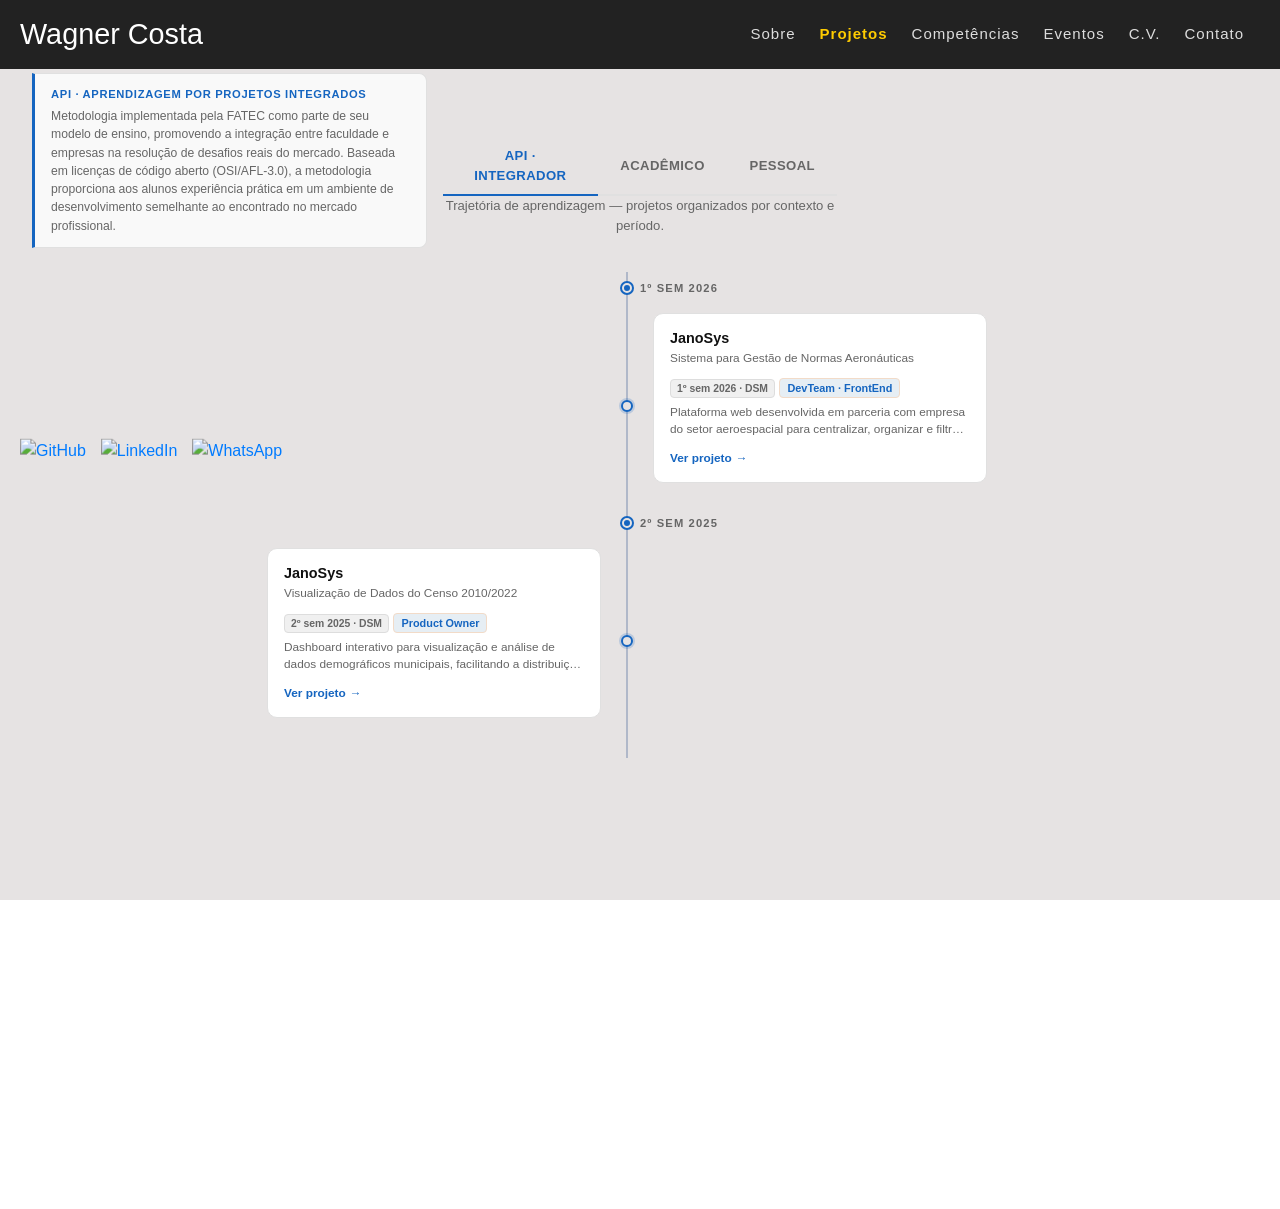
==== projetos.html @ 9617d0f0 "feat: responsividade part.II." ====
<!DOCTYPE html>
<html lang="pt-br">
<head>
  <meta charset="UTF-8" />
  <meta name="viewport" content="width=device-width, initial-scale=1.0">
  <title>Projetos - Wagner Costa</title>

  <link rel="stylesheet" href="https://cdn.jsdelivr.net/npm/bootstrap@4.6.2/dist/css/bootstrap.min.css">
  <link rel="stylesheet" href="static/css/base.css">
  <link rel="stylesheet" href="static/css/header.css">
  <link rel="stylesheet" href="static/css/content.css">
  <link rel="stylesheet" href="static/css/footer.css">
  <link rel="stylesheet" href="static/css/projetos.css">

  <script src="https://cdn.jsdelivr.net/npm/jquery@3.7.1/dist/jquery.slim.min.js"></script>
  <script src="https://cdn.jsdelivr.net/npm/popper.js@1.16.1/dist/umd/popper.min.js"></script>
  <script src="https://cdn.jsdelivr.net/npm/bootstrap@4.6.2/dist/js/bootstrap.bundle.min.js"></script>
</head>
<body>

  <!-- HEADER -->
  <header class="hero">
    <div class="hero-left">
      <h1>Wagner Costa</h1>
    </div>
    <nav class="navbar navbar-expand-md bg-dark navbar-dark">
      <button class="navbar-toggler" type="button" data-toggle="collapse" data-target="#collapsibleNavbar">
        <span class="navbar-toggler-icon"></span>
      </button>
      <div class="collapse navbar-collapse" id="collapsibleNavbar">
        <ul class="navbar-nav">
          <li class="nav-item"><a class="nav-link" href="index.html">Sobre</a></li>
          <li class="nav-item"><a class="nav-link" href="projetos.html">Projetos</a></li>
          <li class="nav-item"><a class="nav-link" href="competencias.html">Competências</a></li>
          <li class="nav-item"><a class="nav-link" href="eventos.html">Eventos</a></li>
          <li class="nav-item"><a class="nav-link" href="cv.html">C.V.</a></li>
          <li class="nav-item"><a class="nav-link" href="contato.html">Contato</a></li>
        </ul>
      </div>
    </nav>
  </header>

  <!-- CONTEÚDO -->
  <section class="content">

    <!-- CABEÇALHO: info esq | tabs centro | vazio dir -->
    <div class="proj-cabecalho">
      <div class="proj-cat-info" id="projCatInfo">
        <div class="proj-cat-info-titulo" id="catInfoTitulo"></div>
        <p class="proj-cat-info-texto" id="catInfoTexto"></p>
      </div>

      <div class="proj-cabecalho-centro">
        <div class="proj-tabs" role="tablist">
          <button class="proj-tab ativo" data-categoria="api"       role="tab">API · Integrador</button>
          <button class="proj-tab"       data-categoria="academico" role="tab">Acadêmico</button>
          <button class="proj-tab"       data-categoria="pessoal"   role="tab">Pessoal</button>
        </div>
        <p class="proj-page-subtitulo">Trajetória de aprendizagem — projetos organizados por contexto e período.</p>
      </div>

      <div class="proj-cabecalho-dir"></div>
    </div>

    <!-- ÁREA PRINCIPAL: timeline esq + card-2 dir -->
    <div class="proj-area" id="projArea">

      <div class="proj-area-esquerda">
        <div id="proj-paineis"></div>
      </div>

      <!-- CARD-2 -->
      <div class="proj-painel-lateral" id="projPainelLateral">
        <div class="proj-modal-header">
          <button class="proj-modal-fechar" id="projPainelFechar" aria-label="Fechar">✕</button>
          <div class="proj-modal-meta"      id="modalMeta"></div>
          <div class="proj-modal-nome"      id="modalNome"></div>
          <div class="proj-modal-subtitulo" id="modalSubtitulo"></div>
          <div class="proj-modal-badges"    id="modalBadges"></div>
        </div>

        <div class="proj-modal-corpo">
          <div class="proj-modal-contexto" id="modalContexto"></div>
          <hr class="proj-modal-divider"   id="modalCtxDivider">

          <div class="proj-modal-secao">
            <div class="proj-modal-secao-titulo">Sobre o projeto</div>
            <p id="modalDescricao"></p>
          </div>
          <hr class="proj-modal-divider">
          <div class="proj-modal-secao">
            <div class="proj-modal-secao-titulo">Problema</div>
            <p id="modalProblema"></p>
          </div>
          <hr class="proj-modal-divider">
          <div class="proj-modal-secao">
            <div class="proj-modal-secao-titulo">Solução</div>
            <p id="modalSolucao"></p>
          </div>
          <hr class="proj-modal-divider" id="modalAtuacaoDivider">
          <div class="proj-modal-secao"  id="modalAtuacaoBloco">
            <div class="proj-modal-secao-titulo">Minha atuação</div>
            <p id="modalAtuacao"></p>
          </div>
          <hr class="proj-modal-divider">
          <div class="proj-modal-secao">
            <div class="proj-modal-secao-titulo">Tecnologias</div>
            <div class="proj-modal-stack" id="modalStack"></div>
          </div>
          <div class="proj-modal-links" id="modalLinks"></div>
        </div>
      </div>

    </div>
  </section>

  <!-- FOOTER -->
  <footer class="footer">
    <div style="position:absolute; left:20px; top:50%; transform:translateY(-50%); display:flex; gap:15px; align-items:center;">
      <a href="https://github.com/Costa-Wagner" target="_blank" class="icon-circle">
        <img src="static/imagem/logos/GitHub.png" alt="GitHub">
      </a>
      <a href="https://linkedin.com/in/wagner-costa-391b0726/" target="_blank" class="icon-circle">
        <img src="static/imagem/logos/Linkedin.jpg" alt="LinkedIn">
      </a>
      <a href="https://wa.me/5512981056787" target="_blank" class="icon-circle">
        <img src="static/imagem/logos/whatsapp.png" alt="WhatsApp">
      </a>
    </div>
    <div style="text-align:center; flex:1;">
      <h3>WGCosta</h3>
      <p>Aprendendo. Construindo. Evoluindo.</p>
      <p>&copy; <span id="ano"></span> - Todos os direitos reservados.</p>
    </div>
  </footer>

  <script src="js/script.js" defer></script>
  <script src="js/projetos-data.js"></script>
  <script>
  document.addEventListener('DOMContentLoaded', function () {

    const container = document.getElementById('proj-paineis');
    const tabs      = document.querySelectorAll('.proj-tab');
    const area      = document.getElementById('projArea');
    const painel    = document.getElementById('projPainelLateral');
    const btnFechar = document.getElementById('projPainelFechar');
    let cardAtivo   = null;
    let slugAtivo   = null;

    // ── Info da categoria ─────────────────────────────────────────────
    function atualizarCatInfo(cat) {
      const info = categoriaInfo[cat];
      document.getElementById('catInfoTitulo').textContent = info ? info.titulo : '';
      document.getElementById('catInfoTexto').textContent  = info ? info.texto  : '';
    }

    // ── Renderiza painéis ─────────────────────────────────────────────
    const categorias = ['api', 'academico', 'pessoal'];
    atualizarCatInfo('api');

    categorias.forEach(function(cat) {
      const painelEl = document.createElement('div');
      painelEl.className = 'proj-painel' + (cat === 'api' ? ' ativo' : '');
      painelEl.dataset.categoria = cat;

      const periodos = getPeriodosOrdenados(cat);
      if (periodos.length === 0) { container.appendChild(painelEl); return; }

      const timeline = document.createElement('div');
      timeline.className = 'proj-timeline';

      let idxGlobal = 0; // contador global — não reinicia por período

      periodos.forEach(function(periodo) {
        const projDosPeriodo = getPorCategoria(cat).filter(function(p) {
          return p.periodo === periodo;
        });

        const grupo = document.createElement('div');
        grupo.className = 'proj-periodo-grupo';

        const label = document.createElement('div');
        label.className = 'proj-periodo-label';
        label.textContent = periodo;
        grupo.appendChild(label);

        const cardsEl = document.createElement('div');
        cardsEl.className = 'proj-cards';

        projDosPeriodo.forEach(function(proj) {
          const item = document.createElement('div');
          item.className = 'proj-timeline-item';
          item.dataset.slug = proj.slug;

          const slotEsq = document.createElement('div');
          slotEsq.className = 'proj-timeline-slot-esq';

          const dot = document.createElement('div');
          dot.className = 'proj-timeline-dot';

          const slotDir = document.createElement('div');
          slotDir.className = 'proj-timeline-slot-dir';

          const card = criarCard(proj);

          // Contador global: par → direita | ímpar → esquerda
          if (idxGlobal % 2 === 0) {
            slotDir.appendChild(card);
          } else {
            slotEsq.appendChild(card);
          }
          idxGlobal++;

          item.appendChild(slotEsq);
          item.appendChild(dot);
          item.appendChild(slotDir);
          cardsEl.appendChild(item);
        });

        grupo.appendChild(cardsEl);
        timeline.appendChild(grupo);
      });

      painelEl.appendChild(timeline);
      container.appendChild(painelEl);
    });

    // ── Cria card-1 ───────────────────────────────────────────────────
    function criarCard(proj) {
      const card = document.createElement('div');
      card.className = 'proj-card';
      card.dataset.slug = proj.slug;
      card.innerHTML =
        '<div class="proj-card-nome">' + proj.nome + '</div>' +
        '<div class="proj-card-subtitulo">' + proj.subtitulo + '</div>' +
        '<span class="proj-card-periodo">' + proj.periodo + ' · DSM</span>' +
        (proj.funcao ? ' <span class="proj-card-funcao">' + proj.funcao + '</span>' : '') +
        '<p class="proj-card-descricao">' + proj.descricao + '</p>' +
        '<span class="proj-card-btn">Ver projeto</span>';

      card.addEventListener('click', function() {
        if (slugAtivo === proj.slug && painel.classList.contains('aberto')) {
          fecharPainel(); return;
        }
        abrirPainel(proj.slug, card);
      });
      return card;
    }

    // ── Abre card-2 ───────────────────────────────────────────────────
    function abrirPainel(slug, card) {
      const p = getPorSlug(slug);
      if (!p) return;

      if (cardAtivo) {
        cardAtivo.classList.remove('ativo');
        const prevItem = cardAtivo.closest('.proj-timeline-item');
        if (prevItem) prevItem.classList.remove('ativo');
      }
      cardAtivo = card;
      card.classList.add('ativo');
      const item = card.closest('.proj-timeline-item');
      if (item) item.classList.add('ativo');
      slugAtivo = slug;

      const catLabel = { api: 'API · Integrador', academico: 'Acadêmico', pessoal: 'Pessoal' };
      document.getElementById('modalMeta').textContent =
        (catLabel[p.categoria] || p.categoria) + ' · ' + p.periodo + ' · DSM';
      document.getElementById('modalNome').textContent      = p.nome;
      document.getElementById('modalSubtitulo').textContent = p.subtitulo;

      const badgesEl = document.getElementById('modalBadges');
      badgesEl.innerHTML = '';
      if (p.funcao) {
        const b = document.createElement('span');
        b.className = 'proj-modal-badge funcao';
        b.textContent = p.funcao;
        badgesEl.appendChild(b);
      }
      p.stack.forEach(function(s) {
        const b = document.createElement('span');
        b.className = 'proj-modal-badge';
        b.textContent = s;
        badgesEl.appendChild(b);
      });

      const ctxEl      = document.getElementById('modalContexto');
      const ctxDivider = document.getElementById('modalCtxDivider');
      ctxEl.innerHTML  = '';
      if (p.empresa) {
        ctxEl.innerHTML +=
          '<div class="proj-modal-ctx-item"><div class="proj-modal-ctx-label">Empresa parceira</div>' +
          '<div class="proj-modal-ctx-valor">' + p.empresa + '</div></div>';
      }
      if (p.metodologia) {
        ctxEl.innerHTML +=
          '<div class="proj-modal-ctx-item"><div class="proj-modal-ctx-label">Metodologia</div>' +
          '<div class="proj-modal-ctx-valor">' + p.metodologia + '</div></div>';
      }
      const temCtx = ctxEl.innerHTML !== '';
      ctxEl.style.display      = temCtx ? 'flex' : 'none';
      ctxDivider.style.display = temCtx ? ''     : 'none';

      document.getElementById('modalDescricao').textContent = p.descricao;
      document.getElementById('modalProblema').textContent  = p.problema;
      document.getElementById('modalSolucao').textContent   = p.solucao;

      const atuacaoBloco   = document.getElementById('modalAtuacaoBloco');
      const atuacaoDivider = document.getElementById('modalAtuacaoDivider');
      if (p.atuacao) {
        document.getElementById('modalAtuacao').textContent = p.atuacao;
        atuacaoBloco.style.display   = '';
        atuacaoDivider.style.display = '';
      } else {
        atuacaoBloco.style.display   = 'none';
        atuacaoDivider.style.display = 'none';
      }

      document.getElementById('modalStack').innerHTML =
        p.stack.map(function(s) { return '<span>' + s + '</span>'; }).join('');

      const linksEl = document.getElementById('modalLinks');
      linksEl.innerHTML = '';
      if (p.links && p.links.github) {
        linksEl.innerHTML +=
          '<a href="' + p.links.github + '" target="_blank" class="proj-modal-link primario">GitHub</a>';
      }
      if (p.links && p.links.deploy) {
        linksEl.innerHTML +=
          '<a href="' + p.links.deploy + '" target="_blank" class="proj-modal-link secundario">Ver deploy</a>';
      }

      painel.classList.add('aberto');
      area.classList.add('card2-aberto');
      painel.scrollTop = 0;
    }

    // ── Fecha card-2 ──────────────────────────────────────────────────
    function fecharPainel() {
      painel.classList.remove('aberto');
      area.classList.remove('card2-aberto');
      if (cardAtivo) {
        cardAtivo.classList.remove('ativo');
        const item = cardAtivo.closest('.proj-timeline-item');
        if (item) item.classList.remove('ativo');
        cardAtivo = null;
      }
      slugAtivo = null;
    }

    btnFechar.addEventListener('click', fecharPainel);

    document.addEventListener('click', function(e) {
      if (!painel.classList.contains('aberto')) return;
      if (painel.contains(e.target)) return;
      if (e.target.closest('.proj-card')) return;
      fecharPainel();
    });

    document.addEventListener('keydown', function(e) {
      if (e.key === 'Escape') fecharPainel();
    });

    // ── Troca tabs ────────────────────────────────────────────────────
    tabs.forEach(function(tab) {
      tab.addEventListener('click', function() {
        tabs.forEach(function(t) { t.classList.remove('ativo'); });
        this.classList.add('ativo');
        const cat = this.dataset.categoria;
        atualizarCatInfo(cat);
        document.querySelectorAll('.proj-painel').forEach(function(p) {
          p.classList.toggle('ativo', p.dataset.categoria === cat);
        });
        fecharPainel();
      });
    });

    // ── Nav ativo + ano ───────────────────────────────────────────────
    const current = window.location.pathname.split('/').pop();
    document.querySelectorAll('.navbar .nav-link').forEach(function(link) {
      if (link.getAttribute('href') === current) link.classList.add('active');
    });
    const anoEl = document.getElementById('ano');
    if (anoEl) anoEl.textContent = new Date().getFullYear();
  });
  </script>

</body>
</html>
---- static/css/base.css ----
/* ══════════════════════════════════════
   base.css — Wagner Gonçalves Costa
   ══════════════════════════════════════ */
html, body {
  margin: 0;
  padding: 0;
  height: 100%;
  zoom: 1; /* força o zoom padrão */
  transform: none; /* evita distorções por transform herdado */
  font-size: 100%; /* garante escala de fonte padrão */
  max-width: 100%; /* impede “zoom” horizontal */
  overflow-x: hidden; /* evita rolagem lateral indesejada */
}

body {
  display: flex;
  flex-direction: column;
  min-height: 100vh;
}

* {
  margin: 0;
  padding: 0;
  box-sizing: border-box;
}

/* ---------- Títulos de página centralizados ---------- */
section.content > header h1,
section.content > header h2,
section.content > header h3 {
  text-align: center;
  width: 100%;
  max-width: 500px;
  margin-bottom: 10px;
  color: #2c3e50;
  font-weight: 600;
}

@media print {
  html, body {
    display: block;
    min-height: 0;
    height: auto;
    overflow: visible;
  }
}
---- static/css/header.css ----
/* ══════════════════════════════════════
   header.css — Wagner Gonçalves Costa
   ══════════════════════════════════════ */
  header.hero {
  display: flex;
  align-items: center;
  justify-content: space-between;
  background-color: #222;
  color: #fff;
  padding: 15px 20px;
  flex-wrap: wrap;
}

section.content header h2 {
  font-size: 32px;
  padding: 15px;
  margin: 0px auto 20px auto;
  text-align: center;
  color: #333333;
}

header.hero h1 {
  font-size: 1.8em;
  margin: 0;
  color: #fff;
}

/* ===== NAVBAR ===== */
.navbar {
  background-color: transparent !important;
  padding: 0;
}

.navbar-nav li {
  margin-right: 8px;
}

.navbar-nav .nav-link {
  color: #ddd !important;
  font-size: 15px;
  font-weight: 500;
  letter-spacing: 1px;
  border-radius: 6px;
  padding: 8px 14px;
  transition: all 0.3s ease;
}

/* === Efeito névoa ao passar o mouse === */
.navbar-nav .nav-link:hover {
  color: #fff !important;
  background-color: rgba(255, 255, 255, 0.15); /* névoa leve */
}

/* === Página atual === */
.navbar-nav .nav-link.active {
  color: #ffcc00 !important; /* texto amarelo */
  font-weight: 600;
}

/* === Página atual + hover (também mostra névoa) === */
.navbar-nav .nav-link.active:hover {
  background-color: rgba(255, 255, 255, 0.15) !important;
  color: #fff !important; /* fica branco no hover */
}

/* ===== RESPONSIVO ===== */
@media (max-width: 768px) {
  header.hero {
    flex-direction: row;
    flex-wrap: wrap;
    align-items: center;
    justify-content: space-between;
    padding: 10px 15px;
  }

  header.hero h1 {
    font-size: 1.3em;
  }

  .navbar {
    width: auto;
    margin-left: auto;
  }

  .navbar-toggler {
    margin-left: auto;
  }

  .navbar-nav .nav-link {
    margin: 0;
    padding: 4px 14px;
    text-align: right;
  }

  /* Menu expandido ocupa linha inteira abaixo, alinhado à direita */
  .navbar-collapse {
    flex-basis: 100%;
    background-color: #222;
    padding: 4px 0;
  }

  .navbar-nav {
    align-items: flex-end;
  }
}
---- static/css/projetos.css ----
/* ══════════════════════════════════════
   projetos.css — Wagner Gonçalves Costa
   ══════════════════════════════════════ */

:root {
  --proj-accent:       #1565c0;
  --proj-accent-dark:  #1a3a5c;
  --proj-text:         #111111;
  --proj-body:         #333333;
  --proj-muted:        #666666;
  --proj-border:       #e0e0e0;
  --proj-bg:           #f9f9f9;
  --proj-badge-bg:     rgba(91, 138, 181, 0.15);
  --proj-badge-border: #f2dbc8;
  --proj-badge-color:  #1a3a5c;
  --proj-timeline-line: #b0b8c9;  /* linha visível sobre #e6e3e3 */
}

section.content {
  background-color: #e6e3e3;
  flex: 1;
  display: flex;
  flex-direction: column;
}

/* ── PAINÉIS ───────────────────────────────────────────────────────── */
.proj-painel        { display: none; }
.proj-painel.ativo  { display: block; }

/* ══════════════════════════════════════
   CABEÇALHO — sticky, não se mexe ao trocar aba
   ══════════════════════════════════════ */
.proj-cabecalho {
  display: grid;
  grid-template-columns: 1fr 1fr 1fr;
  align-items: stretch;
  padding: 0.25rem 2rem 0;
  gap: 1rem;
  position: sticky;
  top: 0;
  z-index: 100;
  background: #e6e3e3;
  padding-bottom: 0;
}

/* INFO DA CATEGORIA — coluna esquerda, estica até a base das tabs */
.proj-cat-info {
  background: var(--proj-bg);
  border: 1px solid var(--proj-border);
  border-left: 3px solid var(--proj-accent);
  border-radius: 0 8px 8px 0;
  padding: 0.75rem 1rem;
  box-sizing: border-box;
  /* ocupa toda a altura da linha do grid */
  align-self: stretch;
  display: flex;
  flex-direction: column;
  justify-content: flex-start;
}

.proj-cat-info-titulo {
  font-size: 0.7rem;
  font-weight: 700;
  letter-spacing: 0.06em;
  text-transform: uppercase;
  color: var(--proj-accent);
  margin-bottom: 0.3rem;
}

.proj-cat-info-texto {
  font-size: 0.76rem;
  color: var(--proj-muted);
  line-height: 1.5;
  margin: 0;
}

/* CENTRO — subtítulo + tabs */
.proj-cabecalho-centro {
  text-align: center;
  display: flex;
  flex-direction: column;
  justify-content: flex-end;
}

.proj-page-subtitulo {
  font-size: 0.82rem;
  color: #666;
  margin: 0 0 0.75rem 0;
}

.proj-cabecalho-dir { /* vazio — mantém tabs centradas */ }

/* ── TABS ──────────────────────────────────────────────────────────── */
.proj-tabs {
  display: flex;
  justify-content: center;
  gap: 0;
  border-bottom: 2px solid var(--proj-border);
}

.proj-tab {
  padding: 0.55rem 1.4rem;
  font-size: 0.82rem;
  font-weight: 600;
  color: var(--proj-muted);
  background: none;
  border: none;
  border-bottom: 2px solid transparent;
  margin-bottom: -2px;
  cursor: pointer;
  letter-spacing: 0.03em;
  text-transform: uppercase;
  transition: color 0.15s, border-color 0.15s;
}

.proj-tab:hover { color: var(--proj-accent); }

.proj-tab.ativo {
  color: var(--proj-accent);
  border-bottom-color: var(--proj-accent);
}

/* ══════════════════════════════════════
   ÁREA PRINCIPAL
   ══════════════════════════════════════ */
.proj-area {
  display: flex;
  gap: 1.5rem;
  align-items: flex-start;
  padding: 1.5rem 2rem;
  /* centraliza a timeline quando card-2 fechado */
  justify-content: center;
}

/* Coluna da timeline — centralizada, maior */
.proj-area-esquerda {
  flex: 0 0 720px;   /* dobro do anterior (~420) */
  min-width: 0;
  transition: flex-basis 0.35s ease;
}

/* Card-2 aberto: timeline recua para a esquerda */
.proj-area.card2-aberto {
  justify-content: flex-start;
}

.proj-area.card2-aberto .proj-area-esquerda {
  flex: 0 0 500px;
}

/* ══════════════════════════════════════
   TIMELINE BIDIRECIONAL
   ══════════════════════════════════════ */
.proj-timeline {
  position: relative;
  padding: 0.5rem 0;
}

/* Linha vertical central — cor visível sobre o fundo cinza */
.proj-timeline::before {
  content: '';
  position: absolute;
  left: 50%;
  top: 0;
  bottom: 0;
  width: 2px;
  background: var(--proj-timeline-line);
  transform: translateX(-50%);
  transition: left 0.35s ease, transform 0.35s ease;
}

/* Card-2 aberto: linha migra para esquerda */
.proj-area.card2-aberto .proj-timeline::before {
  left: 14px;
  transform: none;
}

.proj-periodo-grupo {
  margin-bottom: 2rem;
}

/* Label do período — dot na linha + texto à direita */
.proj-periodo-label {
  display: flex;
  align-items: center;
  justify-content: flex-start;   /* alinha à esquerda do centro */
  gap: 0.5rem;
  font-size: 0.7rem;
  font-weight: 700;
  letter-spacing: 0.1em;
  text-transform: uppercase;
  color: var(--proj-muted);
  margin-bottom: 1rem;
  position: relative;
  z-index: 2;
  /* posiciona o label alinhado com a linha central */
  padding-left: calc(50% - 5px); /* desloca o dot para cima da linha */
  transition: padding-left 0.35s ease;
}

.proj-periodo-label::before {
  content: '';
  width: 10px;
  height: 10px;
  border-radius: 50%;
  background: var(--proj-accent);
  flex-shrink: 0;
  border: 2px solid #e6e3e3;
  box-shadow: 0 0 0 2px var(--proj-accent);
}

.proj-area.card2-aberto .proj-periodo-label {
  padding-left: 2rem;
}

/* ── CARDS container ───────────────────────────────────────────────── */
.proj-cards {
  display: flex;
  flex-direction: column;
  gap: 1rem;
}

/* Item: slot-esq | dot | slot-dir */
.proj-timeline-item {
  display: grid;
  grid-template-columns: 1fr 28px 1fr;
  align-items: flex-start;   /* era center — com flex-start os slots não colapsam */
  position: relative;
}

/* Ponto central */
.proj-timeline-dot {
  width: 12px;
  height: 12px;
  border-radius: 50%;
  background: #e6e3e3;
  border: 2px solid var(--proj-accent);
  box-shadow: 0 0 0 2px rgba(21,101,192,0.2);
  justify-self: center;
  align-self: center;      /* dot fica centralizado verticalmente no card */
  position: relative;
  z-index: 2;
  transition: background 0.15s;
  flex-shrink: 0;
  margin-top: 1rem;        /* aproxima do topo do card */
}

.proj-timeline-item.ativo .proj-timeline-dot,
.proj-timeline-item:hover .proj-timeline-dot {
  background: var(--proj-accent);
}

/* Slots */
.proj-timeline-slot-esq {
  padding-right: 0.75rem;
  display: flex;
  justify-content: flex-end;
  align-items: flex-start;
}

.proj-timeline-slot-dir {
  padding-left: 0.75rem;
  display: flex;
  align-items: flex-start;
}

/* ── Card-2 aberto: todos os cards migram para o slot DIREITO ────── */
.proj-area.card2-aberto .proj-timeline-item {
  display: grid;
  grid-template-columns: 28px 28px 1fr; /* linha | dot | card-dir */
  align-items: flex-start;
  padding-left: 0;
}

.proj-area.card2-aberto .proj-timeline-dot {
  position: static;
  justify-self: center;
  align-self: center;
  margin-top: 1rem;
}

/* slot esquerdo vira espaço mínimo (só a linha passa por trás) */
.proj-area.card2-aberto .proj-timeline-slot-esq {
  padding: 0;
  display: flex;
  justify-content: center;
}

.proj-area.card2-aberto .proj-timeline-slot-esq > * {
  /* esconde qualquer card que estava no slot esq */
  display: none;
}

/* slot direito recebe todos os cards */
.proj-area.card2-aberto .proj-timeline-slot-dir {
  padding-left: 0.75rem;
  display: flex;
}

/* cards que estavam no slot esq são movidos via JS para o slot dir;
   mas como o HTML não muda, escondemos o slot-esq vazio */
.proj-area.card2-aberto .proj-timeline-slot-esq:empty {
  display: none;
}

/* ── CARD-1 ────────────────────────────────────────────────────────── */
.proj-card {
  background: #fff;
  border: 1px solid var(--proj-border);
  border-radius: 10px;
  padding: 0.9rem 1rem 0.8rem;
  cursor: pointer;
  width: 100%;
  box-sizing: border-box;
  transition: border-color 0.15s, box-shadow 0.15s, transform 0.15s;
}

.proj-card:hover {
  border-color: var(--proj-accent);
  box-shadow: 0 4px 16px rgba(21,101,192,0.1);
  transform: translateY(-2px);
}

.proj-area.card2-aberto .proj-card {
  min-width: 180px;
}

.proj-card-nome {
  font-size: 0.9rem;
  font-weight: 700;
  color: var(--proj-text);
  margin-bottom: 0.1rem;
}

.proj-card-subtitulo {
  font-size: 0.74rem;
  color: var(--proj-muted);
  margin-bottom: 0.5rem;
  line-height: 1.3;
}

/* sem alterações no card-1 quando card-2 está aberto */

.proj-card-funcao {
  display: inline-block;
  font-size: 0.68rem;
  font-weight: 600;
  color: var(--proj-accent);
  background: var(--proj-badge-bg);
  border: 1px solid var(--proj-badge-border);
  border-radius: 4px;
  padding: 1px 7px;
  margin-bottom: 0.4rem;
}

.proj-card-periodo {
  display: inline-block;
  font-size: 0.65rem;
  font-weight: 600;
  color: var(--proj-muted);
  background: #f0f0f0;
  border: 1px solid #ddd;
  border-radius: 4px;
  padding: 1px 6px;
  margin-bottom: 0.35rem;
}

.proj-card-descricao {
  font-size: 0.74rem;
  color: var(--proj-muted);
  line-height: 1.45;
  margin-bottom: 0.4rem;
  display: -webkit-box;
  -webkit-line-clamp: 2;
  -webkit-box-orient: vertical;
  overflow: hidden;
}

.proj-card-btn {
  display: inline-flex;
  align-items: center;
  gap: 4px;
  font-size: 0.74rem;
  font-weight: 600;
  color: var(--proj-accent);
  margin-top: 0.3rem;
}

.proj-card-btn::after {
  content: '→';
  transition: transform 0.15s;
}

.proj-card:hover .proj-card-btn::after { transform: translateX(3px); }

.proj-card.ativo {
  border-color: var(--proj-accent);
  box-shadow: 0 4px 16px rgba(21,101,192,0.18);
  background: #f0f5ff;
}

/* ══════════════════════════════════════
   CARD-2
   ══════════════════════════════════════ */
.proj-painel-lateral {
  flex: 0 0 0px;
  min-width: 0;
  overflow: hidden;
  opacity: 0;
  transition: flex-basis 0.35s ease, opacity 0.3s ease;
  background: #fff;
  border: 1px solid var(--proj-border);
  border-radius: 12px;
  box-shadow: 0 4px 24px rgba(21,101,192,0.10);
  display: flex;
  flex-direction: column;
  height: calc(100vh - 60px - 3rem);
  position: sticky;
  top: 1.5rem;
  overflow: hidden;
}

.proj-painel-lateral.aberto {
  flex: 1 1 auto;
  opacity: 1;
}

/* Header fixo do card-2 */
.proj-modal-header {
  background: linear-gradient(135deg, #1a3a5c 0%, #1565c0 100%);
  padding: 0.75rem 1.25rem 0.65rem;
  border-radius: 12px 12px 0 0;
  flex-shrink: 0;
  position: relative;
  -webkit-print-color-adjust: exact;
  print-color-adjust: exact;
}

.proj-modal-meta {
  font-size: 0.62rem;
  font-weight: 700;
  letter-spacing: 0.1em;
  text-transform: uppercase;
  color: rgba(255,255,255,0.6);
  margin-bottom: 0.2rem;
}

.proj-modal-nome {
  font-size: 1.15rem;
  font-weight: 800;
  color: #fff;
  margin-bottom: 0.1rem;
  letter-spacing: -0.02em;
}

.proj-modal-subtitulo {
  font-size: 0.75rem;
  color: rgba(255,255,255,0.75);
  font-style: italic;
  margin-bottom: 0.4rem;
}

.proj-modal-badges {
  display: flex;
  flex-wrap: wrap;
  gap: 5px;
}

.proj-modal-badge {
  font-size: 0.67rem;
  font-weight: 600;
  padding: 2px 9px;
  border-radius: 4px;
  background: rgba(255,255,255,0.15);
  color: rgba(255,255,255,0.9);
  border: 1px solid rgba(255,255,255,0.25);
}

.proj-modal-badge.funcao {
  background: rgba(255,255,255,0.25);
  color: #fff;
}

.proj-modal-fechar {
  position: absolute;
  top: 0.875rem;
  right: 1rem;
  background: rgba(255,255,255,0.15);
  border: none;
  color: #fff;
  width: 26px;
  height: 26px;
  border-radius: 50%;
  font-size: 0.9rem;
  cursor: pointer;
  display: flex;
  align-items: center;
  justify-content: center;
  transition: background 0.15s;
}

.proj-modal-fechar:hover { background: rgba(255,255,255,0.3); }

/* Corpo do card-2 */
.proj-modal-corpo {
  flex: 1 1 auto;
  padding: 0.6rem 1.25rem 0.75rem;
  display: flex;
  flex-direction: column;
  gap: 0.4rem;
  overflow: hidden;
}

.proj-modal-contexto {
  display: flex;
  flex-wrap: wrap;
  gap: 0.4rem;
  flex-shrink: 0;
}

.proj-modal-ctx-item {
  background: var(--proj-bg);
  border: 1px solid var(--proj-border);
  border-radius: 8px;
  padding: 0.3rem 0.6rem;
}

.proj-modal-ctx-label {
  font-size: 0.6rem;
  font-weight: 700;
  letter-spacing: 0.08em;
  text-transform: uppercase;
  color: var(--proj-muted);
  margin-bottom: 0.1rem;
}

.proj-modal-ctx-valor {
  font-size: 0.78rem;
  font-weight: 600;
  color: var(--proj-text);
}

.proj-modal-secao {
  display: flex;
  flex-direction: column;
  gap: 0.15rem;
  flex-shrink: 0;
}

.proj-modal-secao-titulo {
  font-size: 0.6rem;
  font-weight: 700;
  letter-spacing: 0.1em;
  text-transform: uppercase;
  color: var(--proj-accent);
}

.proj-modal-secao p {
  font-size: 0.78rem;
  color: var(--proj-body);
  line-height: 1.45;
  margin: 0;
}

.proj-modal-stack {
  display: flex;
  flex-wrap: wrap;
  gap: 5px;
  flex-shrink: 0;
}

.proj-modal-stack span {
  font-size: 0.72rem;
  font-weight: 600;
  color: var(--proj-badge-color);
  background: var(--proj-badge-bg);
  border: 1px solid var(--proj-badge-border);
  border-radius: 5px;
  padding: 2px 9px;
}

.proj-modal-divider {
  border: none;
  border-top: 1px solid var(--proj-border);
  margin: 0;
  flex-shrink: 0;
}

.proj-modal-links {
  display: flex;
  flex-wrap: wrap;
  gap: 0.6rem;
  flex-shrink: 0;
  margin-top: auto;
}

.proj-modal-link {
  display: inline-flex;
  align-items: center;
  gap: 5px;
  padding: 0.4rem 1rem;
  border-radius: 6px;
  font-size: 0.8rem;
  font-weight: 600;
  text-decoration: none;
  transition: background 0.15s, color 0.15s;
}

.proj-modal-link.primario {
  background: var(--proj-accent);
  color: #fff;
  border: 1px solid var(--proj-accent);
}

.proj-modal-link.primario:hover {
  background: var(--proj-accent-dark);
  border-color: var(--proj-accent-dark);
  color: #fff;
  text-decoration: none;
}

.proj-modal-link.secundario {
  background: #fff;
  color: var(--proj-accent);
  border: 1px solid var(--proj-badge-border);
}

.proj-modal-link.secundario:hover {
  background: var(--proj-badge-bg);
  text-decoration: none;
  color: var(--proj-accent);
}

/* ── RESPONSIVO ────────────────────────────────────────────────────── */
@media (max-width: 900px) {
  .proj-cabecalho {
    grid-template-columns: 1fr;
    padding: 1rem;
    position: static; /* remove sticky em mobile */
  }

  .proj-cabecalho-dir { display: none; }

  .proj-area {
    flex-direction: column;
    padding: 1rem;
    justify-content: flex-start;
  }

  .proj-area-esquerda {
    flex: none !important;
    width: 100%;
  }

  .proj-timeline::before {
    left: 14px;
    transform: none;
  }

  .proj-periodo-label {
    justify-content: flex-start;
    padding-left: 2rem;
  }

  .proj-timeline-item {
    display: block !important;
    padding-left: 2rem;
    position: relative;
  }

  .proj-timeline-dot {
    position: absolute !important;
    left: 8px !important;
    top: 1rem !important;
    margin-top: 0 !important;
  }

  .proj-timeline-slot-esq,
  .proj-timeline-slot-dir {
    padding: 0 !important;
    display: block !important;
  }

  .proj-timeline-slot-esq > * {
    display: block !important; /* mostra cards do slot-esq em mobile */
  }

  .proj-timeline-slot-esq:empty,
  .proj-timeline-slot-dir:empty {
    display: none !important;
  }

  .proj-painel-lateral {
    position: fixed;
    inset: 0;
    flex: none !important;
    width: 100% !important;
    height: 100vh;
    border-radius: 0;
    z-index: 1050;
    top: 0;
  }

  .proj-painel-lateral.aberto { opacity: 1; }
  .proj-modal-header { border-radius: 0; }

  .proj-tabs {
    overflow-x: auto;
    -webkit-overflow-scrolling: touch;
  }

  .proj-tab {
    white-space: nowrap;
    padding: 0.55rem 1rem;
  }
}
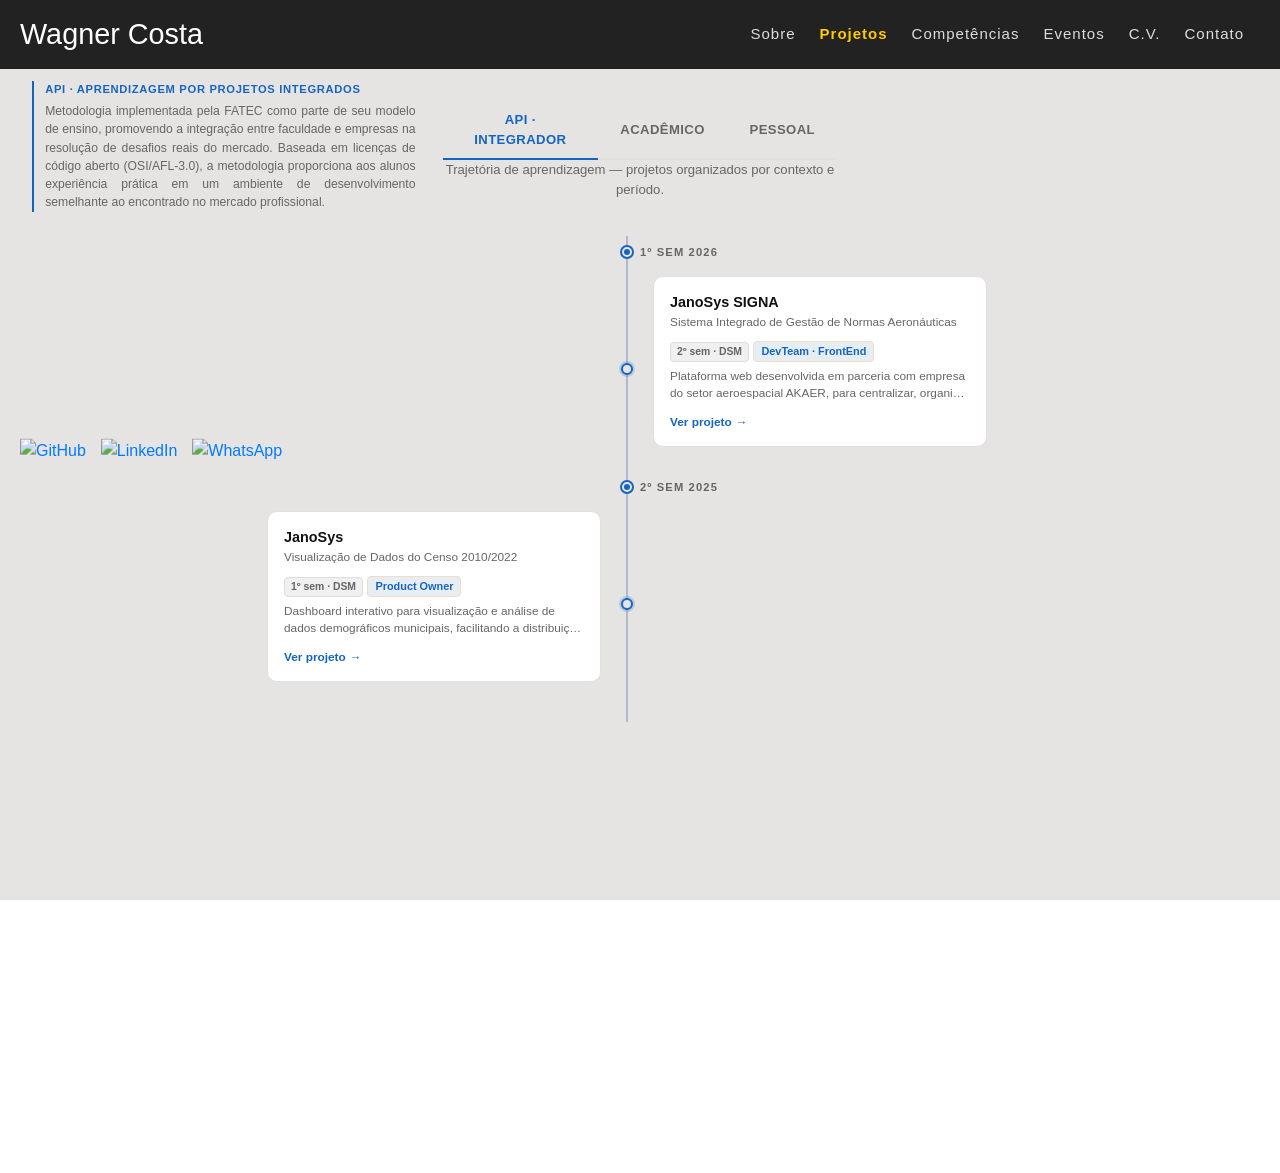
==== commit dc58ce4a: "feat: responsividade part.III." ====
--- a/projetos.html
+++ b/projetos.html
@@ -43,7 +43,6 @@
   <!-- CONTEÚDO -->
   <section class="content">
 
-    <!-- CABEÇALHO: info esq | tabs centro | vazio dir -->
     <div class="proj-cabecalho">
       <div class="proj-cat-info" id="projCatInfo">
         <div class="proj-cat-info-titulo" id="catInfoTitulo"></div>
@@ -62,7 +61,7 @@
       <div class="proj-cabecalho-dir"></div>
     </div>
 
-    <!-- ÁREA PRINCIPAL: timeline esq + card-2 dir -->
+    <!-- ÁREA PRINCIPAL -->
     <div class="proj-area" id="projArea">
 
       <div class="proj-area-esquerda">
@@ -71,18 +70,23 @@
 
       <!-- CARD-2 -->
       <div class="proj-painel-lateral" id="projPainelLateral">
+
         <div class="proj-modal-header">
           <button class="proj-modal-fechar" id="projPainelFechar" aria-label="Fechar">✕</button>
-          <div class="proj-modal-meta"      id="modalMeta"></div>
-          <div class="proj-modal-nome"      id="modalNome"></div>
-          <div class="proj-modal-subtitulo" id="modalSubtitulo"></div>
-          <div class="proj-modal-badges"    id="modalBadges"></div>
+
+          <!-- coluna esquerda: meta + nome + subtitulo + badges -->
+          <div class="proj-modal-header-main">
+            <div class="proj-modal-meta"      id="modalMeta"></div>
+            <div class="proj-modal-nome"      id="modalNome"></div>
+            <div class="proj-modal-subtitulo" id="modalSubtitulo"></div>
+            <div class="proj-modal-badges"    id="modalBadges"></div>
+          </div>
+
+          <!-- coluna direita: empresa (cima) + metodologia (baixo) -->
+          <div class="proj-modal-contexto" id="modalContexto"></div>
         </div>
 
         <div class="proj-modal-corpo">
-          <div class="proj-modal-contexto" id="modalContexto"></div>
-          <hr class="proj-modal-divider"   id="modalCtxDivider">
-
           <div class="proj-modal-secao">
             <div class="proj-modal-secao-titulo">Sobre o projeto</div>
             <p id="modalDescricao"></p>
@@ -103,16 +107,33 @@
             <p id="modalAtuacao"></p>
           </div>
           <hr class="proj-modal-divider">
-          <div class="proj-modal-secao">
-            <div class="proj-modal-secao-titulo">Tecnologias</div>
-            <div class="proj-modal-stack" id="modalStack"></div>
-          </div>
+
+          <!-- TECNOLOGIAS + IMAGEM DO PROJETO lado a lado -->
+          <div class="proj-modal-rodape">
+            <div class="proj-modal-secao proj-modal-secao-stack">
+              <div class="proj-modal-secao-titulo">Tecnologias</div>
+              <div class="proj-modal-stack" id="modalStack"></div>
+            </div>
+
+            <!-- Box de imagem do projeto — abre lightbox ao clicar -->
+            <div class="proj-modal-img-box" id="modalImgBox">
+              <img id="modalImgThumb" src="" alt="Preview do projeto" onclick="abrirLightboxProjeto(this.src)">
+              <span class="proj-modal-img-label">Ver imagem</span>
+            </div>
+          </div>
+
           <div class="proj-modal-links" id="modalLinks"></div>
         </div>
       </div>
 
     </div>
   </section>
+
+  <!-- LIGHTBOX DO PROJETO (mesmo padrão de competencias.html) -->
+  <div id="proj-lightbox" class="lightbox">
+    <span class="fechar" onclick="fecharLightboxProjeto()">&times;</span>
+    <img id="proj-lightbox-img" src="" alt="Imagem do projeto ampliada">
+  </div>
 
   <!-- FOOTER -->
   <footer class="footer">
@@ -137,6 +158,23 @@
   <script src="js/script.js" defer></script>
   <script src="js/projetos-data.js"></script>
   <script>
+
+  /* ── Lightbox do projeto ─────────────────────────────────────────── */
+  function abrirLightboxProjeto(src) {
+    document.getElementById('proj-lightbox-img').src = src;
+    document.getElementById('proj-lightbox').style.display = 'flex';
+  }
+  function fecharLightboxProjeto() {
+    document.getElementById('proj-lightbox').style.display = 'none';
+  }
+  document.getElementById('proj-lightbox').addEventListener('click', function(e) {
+    if (e.target === this) fecharLightboxProjeto();
+  });
+  document.addEventListener('keydown', function(e) {
+    if (e.key === 'Escape') fecharLightboxProjeto();
+  });
+
+  /* ── App principal ───────────────────────────────────────────────── */
   document.addEventListener('DOMContentLoaded', function () {
 
     const container = document.getElementById('proj-paineis');
@@ -147,14 +185,12 @@
     let cardAtivo   = null;
     let slugAtivo   = null;
 
-    // ── Info da categoria ─────────────────────────────────────────────
     function atualizarCatInfo(cat) {
       const info = categoriaInfo[cat];
       document.getElementById('catInfoTitulo').textContent = info ? info.titulo : '';
       document.getElementById('catInfoTexto').textContent  = info ? info.texto  : '';
     }
 
-    // ── Renderiza painéis ─────────────────────────────────────────────
     const categorias = ['api', 'academico', 'pessoal'];
     atualizarCatInfo('api');
 
@@ -169,7 +205,7 @@
       const timeline = document.createElement('div');
       timeline.className = 'proj-timeline';
 
-      let idxGlobal = 0; // contador global — não reinicia por período
+      let idxGlobal = 0;
 
       periodos.forEach(function(periodo) {
         const projDosPeriodo = getPorCategoria(cat).filter(function(p) {
@@ -203,7 +239,6 @@
 
           const card = criarCard(proj);
 
-          // Contador global: par → direita | ímpar → esquerda
           if (idxGlobal % 2 === 0) {
             slotDir.appendChild(card);
           } else {
@@ -225,7 +260,6 @@
       container.appendChild(painelEl);
     });
 
-    // ── Cria card-1 ───────────────────────────────────────────────────
     function criarCard(proj) {
       const card = document.createElement('div');
       card.className = 'proj-card';
@@ -233,7 +267,7 @@
       card.innerHTML =
         '<div class="proj-card-nome">' + proj.nome + '</div>' +
         '<div class="proj-card-subtitulo">' + proj.subtitulo + '</div>' +
-        '<span class="proj-card-periodo">' + proj.periodo + ' · DSM</span>' +
+        '<span class="proj-card-periodo">' + (proj.semestre || proj.periodo) + '</span>' +
         (proj.funcao ? ' <span class="proj-card-funcao">' + proj.funcao + '</span>' : '') +
         '<p class="proj-card-descricao">' + proj.descricao + '</p>' +
         '<span class="proj-card-btn">Ver projeto</span>';
@@ -247,7 +281,6 @@
       return card;
     }
 
-    // ── Abre card-2 ───────────────────────────────────────────────────
     function abrirPainel(slug, card) {
       const p = getPorSlug(slug);
       if (!p) return;
@@ -265,7 +298,7 @@
 
       const catLabel = { api: 'API · Integrador', academico: 'Acadêmico', pessoal: 'Pessoal' };
       document.getElementById('modalMeta').textContent =
-        (catLabel[p.categoria] || p.categoria) + ' · ' + p.periodo + ' · DSM';
+        (catLabel[p.categoria] || p.categoria) + ' · ' + p.periodo + (p.semestre ? ' · ' + p.semestre : '');
       document.getElementById('modalNome').textContent      = p.nome;
       document.getElementById('modalSubtitulo').textContent = p.subtitulo;
 
@@ -284,22 +317,24 @@
         badgesEl.appendChild(b);
       });
 
-      const ctxEl      = document.getElementById('modalContexto');
-      const ctxDivider = document.getElementById('modalCtxDivider');
-      ctxEl.innerHTML  = '';
+      // ── Contexto na coluna direita do header ──────────────────────
+      const ctxEl     = document.getElementById('modalContexto');
+      ctxEl.innerHTML = '';
       if (p.empresa) {
         ctxEl.innerHTML +=
-          '<div class="proj-modal-ctx-item"><div class="proj-modal-ctx-label">Empresa parceira</div>' +
-          '<div class="proj-modal-ctx-valor">' + p.empresa + '</div></div>';
+          '<div class="proj-modal-ctx-item">' +
+            '<div class="proj-modal-ctx-label">Empresa parceira</div>' +
+            '<div class="proj-modal-ctx-valor">' + p.empresa + '</div>' +
+          '</div>';
       }
       if (p.metodologia) {
         ctxEl.innerHTML +=
-          '<div class="proj-modal-ctx-item"><div class="proj-modal-ctx-label">Metodologia</div>' +
-          '<div class="proj-modal-ctx-valor">' + p.metodologia + '</div></div>';
-      }
-      const temCtx = ctxEl.innerHTML !== '';
-      ctxEl.style.display      = temCtx ? 'flex' : 'none';
-      ctxDivider.style.display = temCtx ? ''     : 'none';
+          '<div class="proj-modal-ctx-item">' +
+            '<div class="proj-modal-ctx-label">Metodologia</div>' +
+            '<div class="proj-modal-ctx-valor">' + p.metodologia + '</div>' +
+          '</div>';
+      }
+      ctxEl.style.display = ctxEl.innerHTML !== '' ? 'flex' : 'none';
 
       document.getElementById('modalDescricao').textContent = p.descricao;
       document.getElementById('modalProblema').textContent  = p.problema;
@@ -319,6 +354,17 @@
       document.getElementById('modalStack').innerHTML =
         p.stack.map(function(s) { return '<span>' + s + '</span>'; }).join('');
 
+      // ── Imagem do projeto ─────────────────────────────────────────
+      const imgBox   = document.getElementById('modalImgBox');
+      const imgThumb = document.getElementById('modalImgThumb');
+      if (p.imagem) {
+        imgThumb.src          = p.imagem;
+        imgThumb.alt          = 'Preview — ' + p.nome;
+        imgBox.style.display  = 'flex';
+      } else {
+        imgBox.style.display  = 'none';
+      }
+
       const linksEl = document.getElementById('modalLinks');
       linksEl.innerHTML = '';
       if (p.links && p.links.github) {
@@ -335,7 +381,6 @@
       painel.scrollTop = 0;
     }
 
-    // ── Fecha card-2 ──────────────────────────────────────────────────
     function fecharPainel() {
       painel.classList.remove('aberto');
       area.classList.remove('card2-aberto');
@@ -354,6 +399,7 @@
       if (!painel.classList.contains('aberto')) return;
       if (painel.contains(e.target)) return;
       if (e.target.closest('.proj-card')) return;
+      fecharLightboxProjeto(); // fecha lightbox se aberto
       fecharPainel();
     });
 
@@ -361,7 +407,6 @@
       if (e.key === 'Escape') fecharPainel();
     });
 
-    // ── Troca tabs ────────────────────────────────────────────────────
     tabs.forEach(function(tab) {
       tab.addEventListener('click', function() {
         tabs.forEach(function(t) { t.classList.remove('ativo'); });
@@ -375,7 +420,6 @@
       });
     });
 
-    // ── Nav ativo + ano ───────────────────────────────────────────────
     const current = window.location.pathname.split('/').pop();
     document.querySelectorAll('.navbar .nav-link').forEach(function(link) {
       if (link.getAttribute('href') === current) link.classList.add('active');
--- a/static/css/projetos.css
+++ b/static/css/projetos.css
@@ -13,7 +13,7 @@
   --proj-badge-bg:     rgba(91, 138, 181, 0.15);
   --proj-badge-border: #f2dbc8;
   --proj-badge-color:  #1a3a5c;
-  --proj-timeline-line: #b0b8c9;  /* linha visível sobre #e6e3e3 */
+  --proj-timeline-line: #b0b8c9;
 }
 
 section.content {
@@ -28,7 +28,7 @@
 .proj-painel.ativo  { display: block; }
 
 /* ══════════════════════════════════════
-   CABEÇALHO — sticky, não se mexe ao trocar aba
+   CABEÇALHO — sticky
    ══════════════════════════════════════ */
 .proj-cabecalho {
   display: grid;
@@ -43,19 +43,17 @@
   padding-bottom: 0;
 }
 
-/* INFO DA CATEGORIA — coluna esquerda, estica até a base das tabs */
 .proj-cat-info {
-  background: var(--proj-bg);
-  border: 1px solid var(--proj-border);
-  border-left: 3px solid var(--proj-accent);
-  border-radius: 0 8px 8px 0;
-  padding: 0.75rem 1rem;
+  background: var;
+  border-left: 2px solid var(--proj-accent);
+  padding: 0rem 0.7rem;
   box-sizing: border-box;
-  /* ocupa toda a altura da linha do grid */
   align-self: stretch;
   display: flex;
   flex-direction: column;
   justify-content: flex-start;
+  margin-top: 8px;
+  text-align: justify;
 }
 
 .proj-cat-info-titulo {
@@ -74,7 +72,6 @@
   margin: 0;
 }
 
-/* CENTRO — subtítulo + tabs */
 .proj-cabecalho-centro {
   text-align: center;
   display: flex;
@@ -88,7 +85,7 @@
   margin: 0 0 0.75rem 0;
 }
 
-.proj-cabecalho-dir { /* vazio — mantém tabs centradas */ }
+.proj-cabecalho-dir { /* vazio */ }
 
 /* ── TABS ──────────────────────────────────────────────────────────── */
 .proj-tabs {
@@ -128,18 +125,15 @@
   gap: 1.5rem;
   align-items: flex-start;
   padding: 1.5rem 2rem;
-  /* centraliza a timeline quando card-2 fechado */
   justify-content: center;
 }
 
-/* Coluna da timeline — centralizada, maior */
 .proj-area-esquerda {
-  flex: 0 0 720px;   /* dobro do anterior (~420) */
+  flex: 0 0 720px;
   min-width: 0;
   transition: flex-basis 0.35s ease;
 }
 
-/* Card-2 aberto: timeline recua para a esquerda */
 .proj-area.card2-aberto {
   justify-content: flex-start;
 }
@@ -156,7 +150,6 @@
   padding: 0.5rem 0;
 }
 
-/* Linha vertical central — cor visível sobre o fundo cinza */
 .proj-timeline::before {
   content: '';
   position: absolute;
@@ -169,7 +162,6 @@
   transition: left 0.35s ease, transform 0.35s ease;
 }
 
-/* Card-2 aberto: linha migra para esquerda */
 .proj-area.card2-aberto .proj-timeline::before {
   left: 14px;
   transform: none;
@@ -179,11 +171,10 @@
   margin-bottom: 2rem;
 }
 
-/* Label do período — dot na linha + texto à direita */
 .proj-periodo-label {
   display: flex;
   align-items: center;
-  justify-content: flex-start;   /* alinha à esquerda do centro */
+  justify-content: flex-start;
   gap: 0.5rem;
   font-size: 0.7rem;
   font-weight: 700;
@@ -193,8 +184,7 @@
   margin-bottom: 1rem;
   position: relative;
   z-index: 2;
-  /* posiciona o label alinhado com a linha central */
-  padding-left: calc(50% - 5px); /* desloca o dot para cima da linha */
+  padding-left: calc(50% - 5px);
   transition: padding-left 0.35s ease;
 }
 
@@ -220,15 +210,13 @@
   gap: 1rem;
 }
 
-/* Item: slot-esq | dot | slot-dir */
 .proj-timeline-item {
   display: grid;
   grid-template-columns: 1fr 28px 1fr;
-  align-items: flex-start;   /* era center — com flex-start os slots não colapsam */
+  align-items: flex-start;
   position: relative;
 }
 
-/* Ponto central */
 .proj-timeline-dot {
   width: 12px;
   height: 12px;
@@ -237,12 +225,12 @@
   border: 2px solid var(--proj-accent);
   box-shadow: 0 0 0 2px rgba(21,101,192,0.2);
   justify-self: center;
-  align-self: center;      /* dot fica centralizado verticalmente no card */
+  align-self: center;
   position: relative;
   z-index: 2;
   transition: background 0.15s;
   flex-shrink: 0;
-  margin-top: 1rem;        /* aproxima do topo do card */
+  margin-top: 1rem;
 }
 
 .proj-timeline-item.ativo .proj-timeline-dot,
@@ -250,7 +238,6 @@
   background: var(--proj-accent);
 }
 
-/* Slots */
 .proj-timeline-slot-esq {
   padding-right: 0.75rem;
   display: flex;
@@ -264,10 +251,9 @@
   align-items: flex-start;
 }
 
-/* ── Card-2 aberto: todos os cards migram para o slot DIREITO ────── */
 .proj-area.card2-aberto .proj-timeline-item {
   display: grid;
-  grid-template-columns: 28px 28px 1fr; /* linha | dot | card-dir */
+  grid-template-columns: 28px 28px 1fr;
   align-items: flex-start;
   padding-left: 0;
 }
@@ -279,7 +265,6 @@
   margin-top: 1rem;
 }
 
-/* slot esquerdo vira espaço mínimo (só a linha passa por trás) */
 .proj-area.card2-aberto .proj-timeline-slot-esq {
   padding: 0;
   display: flex;
@@ -287,18 +272,14 @@
 }
 
 .proj-area.card2-aberto .proj-timeline-slot-esq > * {
-  /* esconde qualquer card que estava no slot esq */
   display: none;
 }
 
-/* slot direito recebe todos os cards */
 .proj-area.card2-aberto .proj-timeline-slot-dir {
   padding-left: 0.75rem;
   display: flex;
 }
 
-/* cards que estavam no slot esq são movidos via JS para o slot dir;
-   mas como o HTML não muda, escondemos o slot-esq vazio */
 .proj-area.card2-aberto .proj-timeline-slot-esq:empty {
   display: none;
 }
@@ -338,8 +319,6 @@
   margin-bottom: 0.5rem;
   line-height: 1.3;
 }
-
-/* sem alterações no card-1 quando card-2 está aberto */
 
 .proj-card-funcao {
   display: inline-block;
@@ -425,16 +404,86 @@
   opacity: 1;
 }
 
-/* Header fixo do card-2 */
+/* ── Header do card-2: duas colunas ───────────────────────────────── */
 .proj-modal-header {
   background: linear-gradient(135deg, #1a3a5c 0%, #1565c0 100%);
-  padding: 0.75rem 1.25rem 0.65rem;
+  padding: 0.75rem 1.25rem 0.75rem;
   border-radius: 12px 12px 0 0;
   flex-shrink: 0;
   position: relative;
   -webkit-print-color-adjust: exact;
   print-color-adjust: exact;
-}
+
+  /* layout de duas colunas: info principal | contexto */
+  display: grid;
+  grid-template-columns: 1fr auto;
+  grid-template-rows: auto;
+  column-gap: 1rem;
+  align-items: center;
+}
+
+/* Coluna esquerda: empilha meta + nome + subtitulo + badges */
+.proj-modal-header-main {
+  display: flex;
+  flex-direction: column;
+  min-width: 0;
+}
+
+/* Coluna direita: contexto empilhado verticalmente */
+.proj-modal-contexto {
+  display: flex;
+  flex-direction: column;
+  gap: 0.45rem;
+  flex-shrink: 0;
+  align-self: center;
+  /* empurra para não colidir com o botão fechar */
+  padding-right: 2rem;
+}
+
+.proj-modal-ctx-item {
+  background: rgba(255,255,255,0.12);
+  border: 1px solid rgba(255,255,255,0.22);
+  border-radius: 8px;
+  padding: 0.3rem 0.7rem;
+  min-width: 130px;
+}
+
+.proj-modal-ctx-label {
+  font-size: 0.58rem;
+  font-weight: 700;
+  letter-spacing: 0.08em;
+  text-transform: uppercase;
+  color: rgba(255,255,255,0.55);
+  margin-bottom: 0.1rem;
+}
+
+.proj-modal-ctx-valor {
+  font-size: 0.78rem;
+  font-weight: 600;
+  color: #fff;
+}
+
+/* Botão fechar — sempre no canto superior direito */
+.proj-modal-fechar {
+  position: absolute;
+  top: 0.75rem;
+  right: 0.85rem;
+  background: rgba(255,255,255,0.15);
+  border: none;
+  color: #fff;
+  width: 26px;
+  height: 26px;
+  border-radius: 50%;
+  font-size: 0.9rem;
+  cursor: pointer;
+  display: flex;
+  align-items: center;
+  justify-content: center;
+  transition: background 0.15s;
+  z-index: 2;
+}
+
+.proj-modal-fechar:hover { background: rgba(255,255,255,0.3); }
 
 .proj-modal-meta {
   font-size: 0.62rem;
@@ -446,11 +495,14 @@
 }
 
 .proj-modal-nome {
-  font-size: 1.15rem;
+  font-size: 1.1rem;
   font-weight: 800;
   color: #fff;
   margin-bottom: 0.1rem;
   letter-spacing: -0.02em;
+  white-space: nowrap;
+  overflow: hidden;
+  text-overflow: ellipsis;
 }
 
 .proj-modal-subtitulo {
@@ -481,26 +533,6 @@
   color: #fff;
 }
 
-.proj-modal-fechar {
-  position: absolute;
-  top: 0.875rem;
-  right: 1rem;
-  background: rgba(255,255,255,0.15);
-  border: none;
-  color: #fff;
-  width: 26px;
-  height: 26px;
-  border-radius: 50%;
-  font-size: 0.9rem;
-  cursor: pointer;
-  display: flex;
-  align-items: center;
-  justify-content: center;
-  transition: background 0.15s;
-}
-
-.proj-modal-fechar:hover { background: rgba(255,255,255,0.3); }
-
 /* Corpo do card-2 */
 .proj-modal-corpo {
   flex: 1 1 auto;
@@ -509,35 +541,6 @@
   flex-direction: column;
   gap: 0.4rem;
   overflow: hidden;
-}
-
-.proj-modal-contexto {
-  display: flex;
-  flex-wrap: wrap;
-  gap: 0.4rem;
-  flex-shrink: 0;
-}
-
-.proj-modal-ctx-item {
-  background: var(--proj-bg);
-  border: 1px solid var(--proj-border);
-  border-radius: 8px;
-  padding: 0.3rem 0.6rem;
-}
-
-.proj-modal-ctx-label {
-  font-size: 0.6rem;
-  font-weight: 700;
-  letter-spacing: 0.08em;
-  text-transform: uppercase;
-  color: var(--proj-muted);
-  margin-bottom: 0.1rem;
-}
-
-.proj-modal-ctx-valor {
-  font-size: 0.78rem;
-  font-weight: 600;
-  color: var(--proj-text);
 }
 
 .proj-modal-secao {
@@ -636,7 +639,7 @@
   .proj-cabecalho {
     grid-template-columns: 1fr;
     padding: 1rem;
-    position: static; /* remove sticky em mobile */
+    position: static;
   }
 
   .proj-cabecalho-dir { display: none; }
@@ -682,7 +685,7 @@
   }
 
   .proj-timeline-slot-esq > * {
-    display: block !important; /* mostra cards do slot-esq em mobile */
+    display: block !important;
   }
 
   .proj-timeline-slot-esq:empty,
@@ -702,7 +705,27 @@
   }
 
   .proj-painel-lateral.aberto { opacity: 1; }
-  .proj-modal-header { border-radius: 0; }
+
+  /* Em mobile: header volta para coluna única */
+  .proj-modal-header {
+    grid-template-columns: 1fr;
+    border-radius: 0;
+  }
+
+  .proj-modal-contexto {
+    flex-direction: row;
+    flex-wrap: wrap;
+    padding-right: 0;
+    margin-top: 0.6rem;
+  }
+
+  .proj-modal-ctx-item {
+    min-width: unset;
+  }
+
+  .proj-modal-nome {
+    white-space: normal;
+  }
 
   .proj-tabs {
     overflow-x: auto;
@@ -713,4 +736,90 @@
     white-space: nowrap;
     padding: 0.55rem 1rem;
   }
-}+}
+
+/* ══════════════════════════════════════
+   RODAPÉ DO CARD-2: tecnologias + imagem lado a lado
+   ══════════════════════════════════════ */
+.proj-modal-rodape {
+  display: flex;
+  align-items: flex-start;
+  gap: 1rem;
+  flex-shrink: 0;
+}
+
+.proj-modal-secao-stack {
+  flex: 1 1 auto;
+  min-width: 0;
+}
+
+/* Box de preview da imagem do projeto */
+.proj-modal-img-box {
+  flex: 0 0 auto;
+  display: flex;
+  flex-direction: column;
+  align-items: center;
+  gap: 0.3rem;
+  cursor: pointer;
+}
+
+.proj-modal-img-box img {
+  width: 110px;
+  height: 72px;
+  object-fit: cover;
+  border-radius: 7px;
+  border: 2px solid var(--proj-border);
+  transition: border-color 0.15s, box-shadow 0.15s, transform 0.15s;
+  display: block;
+}
+
+.proj-modal-img-box img:hover {
+  border-color: var(--proj-accent);
+  box-shadow: 0 4px 14px rgba(21,101,192,0.18);
+  transform: translateY(-2px);
+}
+
+.proj-modal-img-label {
+  font-size: 0.62rem;
+  font-weight: 600;
+  color: var(--proj-accent);
+  letter-spacing: 0.04em;
+  text-transform: uppercase;
+}
+
+/* ══════════════════════════════════════
+   LIGHTBOX DO PROJETO
+   (mesmo padrão de competencias.html)
+   ══════════════════════════════════════ */
+.lightbox {
+  display: none;
+  position: fixed;
+  inset: 0;
+  background: rgba(0, 0, 0, 0.88);
+  z-index: 2000;
+  justify-content: center;
+  align-items: center;
+}
+
+.lightbox img {
+  max-width: 90vw;
+  max-height: 88vh;
+  border-radius: 10px;
+  box-shadow: 0 8px 40px rgba(0,0,0,0.6);
+  object-fit: contain;
+}
+
+.lightbox .fechar {
+  position: absolute;
+  top: 1.25rem;
+  right: 1.5rem;
+  font-size: 2rem;
+  color: #fff;
+  cursor: pointer;
+  line-height: 1;
+  opacity: 0.8;
+  transition: opacity 0.15s;
+  user-select: none;
+}
+
+.lightbox .fechar:hover { opacity: 1; }
